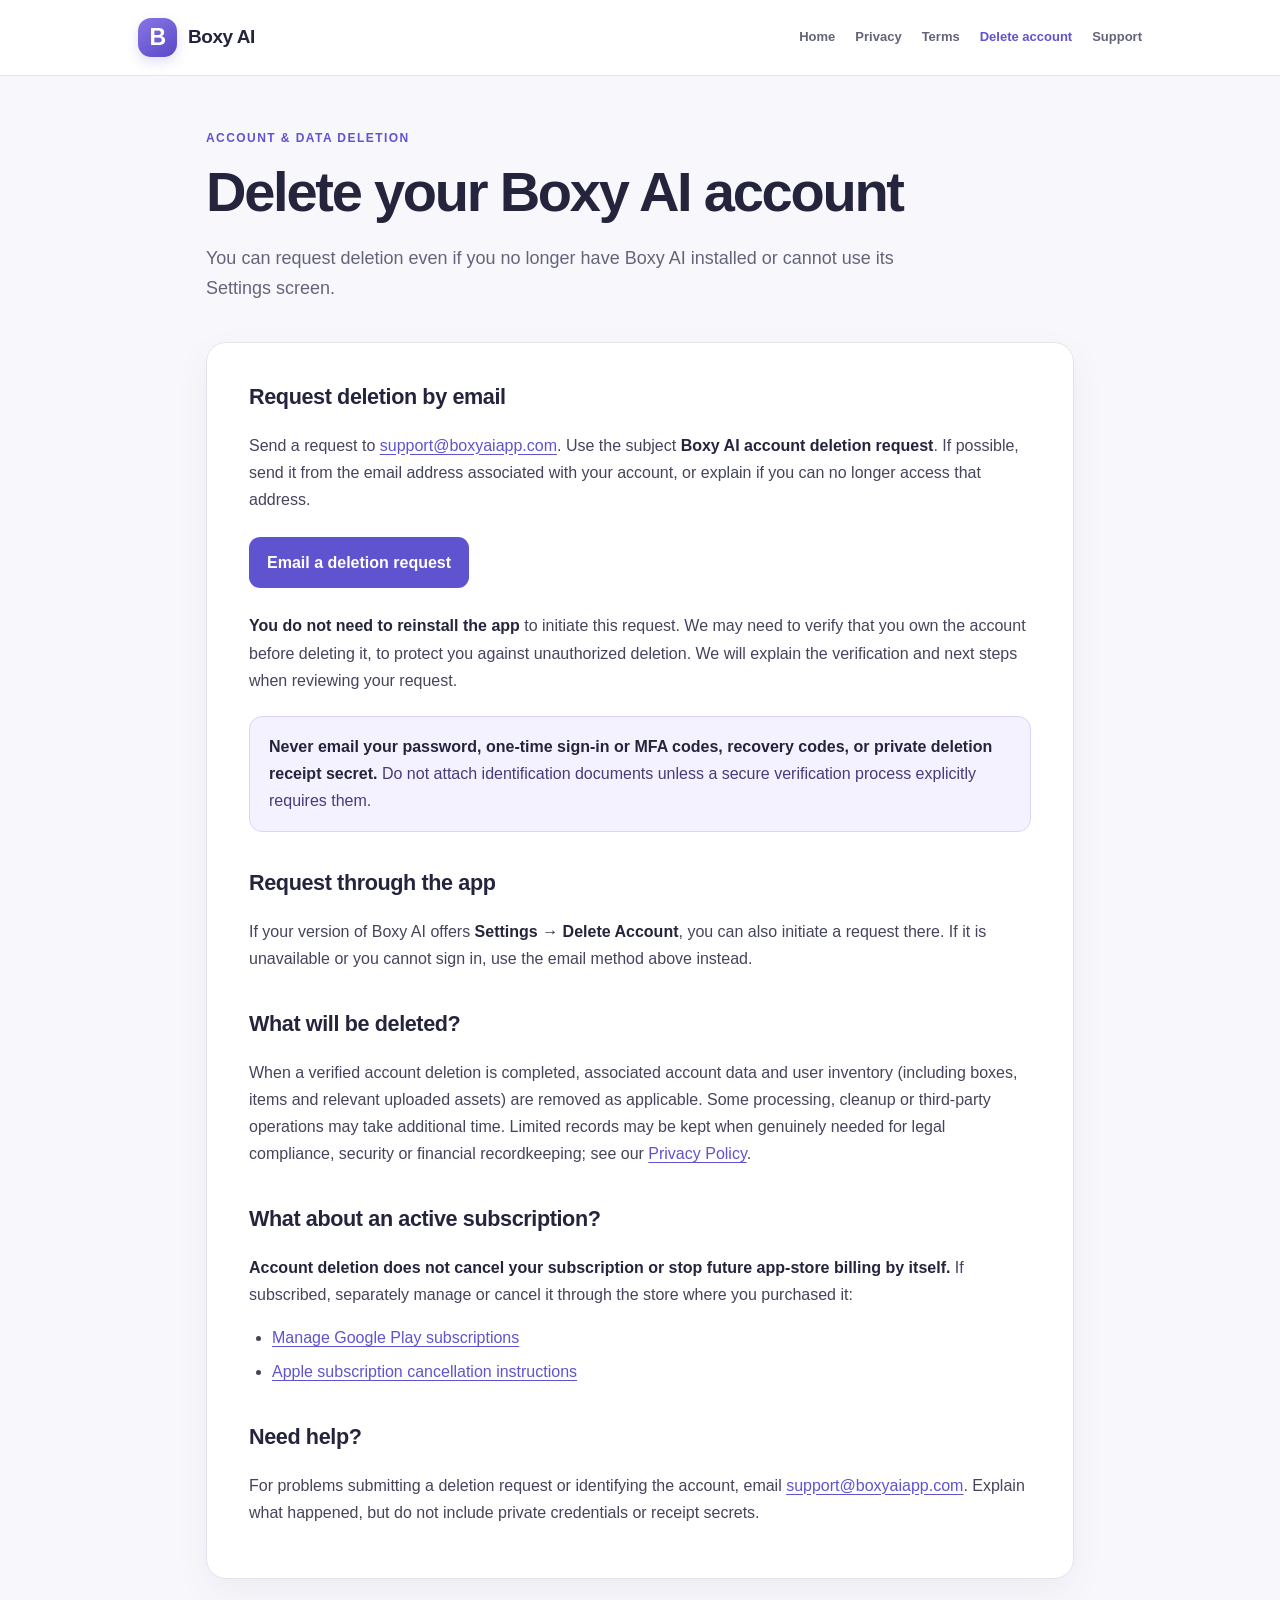
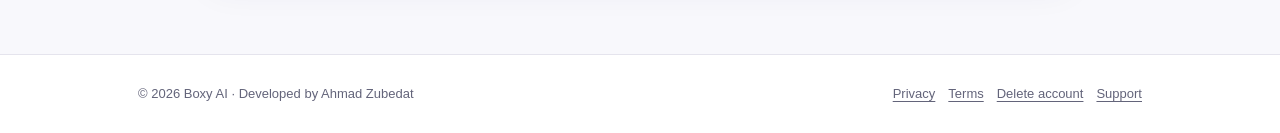
==== delete-account.html @ 9fa78a9f "Add Boxy AI website and legal pages" ====
<!doctype html>
<html lang="en"><head>
<meta charset="utf-8"><meta name="viewport" content="width=device-width,initial-scale=1">
<meta name="description" content="Request deletion of a Boxy AI account and associated data without reinstalling the app.">
<meta name="theme-color" content="#f8f8fc">
<title>Delete your Boxy AI account | Boxy AI</title><link rel="stylesheet" href="styles.css">
</head><body>
<a class="skip-link" href="#main">Skip to content</a>
<header class="site-header"><div class="header-inner"><a class="brand" href="index.html"><span class="mark" aria-hidden="true">B</span>Boxy AI</a><nav aria-label="Main navigation"><a href="index.html">Home</a><a href="privacy.html">Privacy</a><a href="terms.html">Terms</a><a href="delete-account.html" aria-current="page">Delete account</a><a href="support.html">Support</a></nav></div></header>
<main id="main"><div class="hero"><div class="eyebrow">ACCOUNT & DATA DELETION</div><h1>Delete your Boxy AI account</h1><p>You can request deletion even if you no longer have Boxy AI installed or cannot use its Settings screen.</p></div><article class="panel">
<h2>Request deletion by email</h2><p>Send a request to <a href="mailto:support@boxyaiapp.com?subject=Boxy%20AI%20account%20deletion%20request">support@boxyaiapp.com</a>. Use the subject <strong>Boxy AI account deletion request</strong>. If possible, send it from the email address associated with your account, or explain if you can no longer access that address.</p>
<div class="actions"><a class="btn" href="mailto:support@boxyaiapp.com?subject=Boxy%20AI%20account%20deletion%20request">Email a deletion request</a></div>
<p><strong>You do not need to reinstall the app</strong> to initiate this request. We may need to verify that you own the account before deleting it, to protect you against unauthorized deletion. We will explain the verification and next steps when reviewing your request.</p>
<div class="notice"><p><strong>Never email your password, one-time sign-in or MFA codes, recovery codes, or private deletion receipt secret.</strong> Do not attach identification documents unless a secure verification process explicitly requires them.</p></div>
<h2>Request through the app</h2><p>If your version of Boxy AI offers <strong>Settings → Delete Account</strong>, you can also initiate a request there. If it is unavailable or you cannot sign in, use the email method above instead.</p>
<h2>What will be deleted?</h2><p>When a verified account deletion is completed, associated account data and user inventory (including boxes, items and relevant uploaded assets) are removed as applicable. Some processing, cleanup or third-party operations may take additional time. Limited records may be kept when genuinely needed for legal compliance, security or financial recordkeeping; see our <a href="privacy.html">Privacy Policy</a>.</p>
<h2>What about an active subscription?</h2><p><strong>Account deletion does not cancel your subscription or stop future app-store billing by itself.</strong> If subscribed, separately manage or cancel it through the store where you purchased it:</p>
<ul><li><a href="https://play.google.com/store/account/subscriptions" rel="noopener noreferrer">Manage Google Play subscriptions</a></li><li><a href="https://support.apple.com/en-us/118428" rel="noopener noreferrer">Apple subscription cancellation instructions</a></li></ul>
<h2>Need help?</h2><p>For problems submitting a deletion request or identifying the account, email <a href="mailto:support@boxyaiapp.com?subject=Boxy%20AI%20deletion%20help">support@boxyaiapp.com</a>. Explain what happened, but do not include private credentials or receipt secrets.</p>
</article></main>
<footer class="site-footer"><div class="footer-inner"><span>© 2026 Boxy AI · Developed by Ahmad Zubedat</span><span><a href="privacy.html">Privacy</a><a href="terms.html">Terms</a><a href="delete-account.html">Delete account</a><a href="support.html">Support</a></span></div></footer>
</body></html>
---- styles.css ----
:root{--bg:#f8f8fc;--surface:#fff;--ink:#24243d;--muted:#63647a;--line:#e5e4ed;--purple:#6053cf;--purple-light:#eeeaff;--shadow:0 12px 34px rgba(34,29,79,.06)}
*{box-sizing:border-box}html{scroll-behavior:smooth}body{margin:0;background:var(--bg);color:var(--ink);font:16px/1.7 -apple-system,BlinkMacSystemFont,"Segoe UI",Roboto,"Helvetica Neue",Arial,sans-serif}
.skip-link{position:absolute;left:-9999px;top:8px;z-index:999;background:white;padding:8px}.skip-link:focus{left:8px}a{color:var(--purple);text-underline-offset:3px}a:hover{text-decoration-thickness:2px}a:focus-visible{outline:3px solid #a393ef;outline-offset:3px;border-radius:4px}
.site-header{background:rgba(255,255,255,.94);border-bottom:1px solid var(--line)}.header-inner{max-width:1060px;margin:auto;padding:18px 28px;display:flex;align-items:center;justify-content:space-between;gap:22px;flex-wrap:wrap}
.brand{display:flex;align-items:center;gap:11px;text-decoration:none;color:var(--ink);font-weight:800;letter-spacing:-.025em;font-size:19px}.mark{background:linear-gradient(145deg,#8876e6,#5a48c7);border-radius:13px;color:#fff;width:39px;height:39px;display:grid;place-items:center;box-shadow:0 5px 12px rgba(96,83,207,.18);font-size:23px}.header-inner nav{display:flex;gap:20px;flex-wrap:wrap;align-items:center}.header-inner nav a{font-weight:600;font-size:13px;text-decoration:none;color:var(--muted)}.header-inner nav a[aria-current=page],.header-inner nav a:hover{color:var(--purple)}
main{max-width:920px;padding:52px 26px 75px;margin:auto}.eyebrow{font-size:12px;font-weight:800;letter-spacing:.12em;color:var(--purple);text-transform:uppercase}.hero h1,h1{font-weight:800;letter-spacing:-.04em;line-height:1.15;margin:12px 0 18px;font-size:clamp(2rem,4.6vw,3.5rem)}.hero{margin-bottom:38px}.hero p,.intro{color:var(--muted);font-size:18px;max-width:720px}.mini{font-size:13px;color:var(--muted)}
.panel{background:var(--surface);border:1px solid var(--line);border-radius:20px;padding:36px 42px;box-shadow:var(--shadow)}.panel p:first-child{margin-top:0}.panel h2{font-size:1.35rem;margin:2.1rem 0 .6rem;letter-spacing:-.018em}.panel h2:first-child{margin-top:0}.panel h3{font-size:1rem;margin:1.5rem 0 .4rem}.panel p,.panel li{color:#44445c}.panel ul,.panel ol{padding-left:23px}.panel li{margin:.45rem 0}.panel strong{color:var(--ink)}
.card-grid{display:grid;grid-template-columns:repeat(2,minmax(0,1fr));gap:17px;margin:25px 0 36px}.feature-card{display:block;color:var(--ink);text-decoration:none;padding:27px;border:1px solid var(--line);background:#fff;border-radius:18px;box-shadow:var(--shadow)}.feature-card:hover{border-color:#c7c0ff;transform:translateY(-2px)}.feature-card h2{font-size:1.15rem;letter-spacing:-.015em;margin:0 0 6px}.feature-card p{color:var(--muted);font-size:14px;margin:0}.feature-card .arrow{display:inline-block;margin-top:14px;color:var(--purple);font-weight:bold}
.actions{display:flex;flex-wrap:wrap;gap:12px;margin:24px 0}.btn{display:inline-block;border-radius:11px;text-align:center;text-decoration:none;font-weight:700;padding:12px 18px;background:var(--purple);color:white}.btn:hover{background:#4b3db7;color:white}.btn.secondary{background:#eeeaff;color:#5546ba}.btn.secondary:hover{background:#e2dbff}.notice{padding:16px 19px;border:1px solid #dad4fa;background:#f5f2ff;border-radius:13px;margin:22px 0}.notice p{margin:0;color:#453c7b}.site-footer{border-top:1px solid var(--line);background:#fff}.footer-inner{max-width:1060px;margin:auto;padding:28px;display:flex;justify-content:space-between;gap:20px;flex-wrap:wrap;font-size:13px;color:var(--muted)}.footer-inner a{color:var(--muted);margin-left:13px}
@media(max-width:600px){main{padding:34px 16px 58px}.header-inner{padding:15px 17px;gap:12px}.header-inner nav{gap:11px 15px}.header-inner nav a{font-size:12px}.panel{padding:23px 19px;border-radius:16px}.card-grid{grid-template-columns:1fr}.hero p{font-size:16px}.footer-inner{padding:22px 17px}}
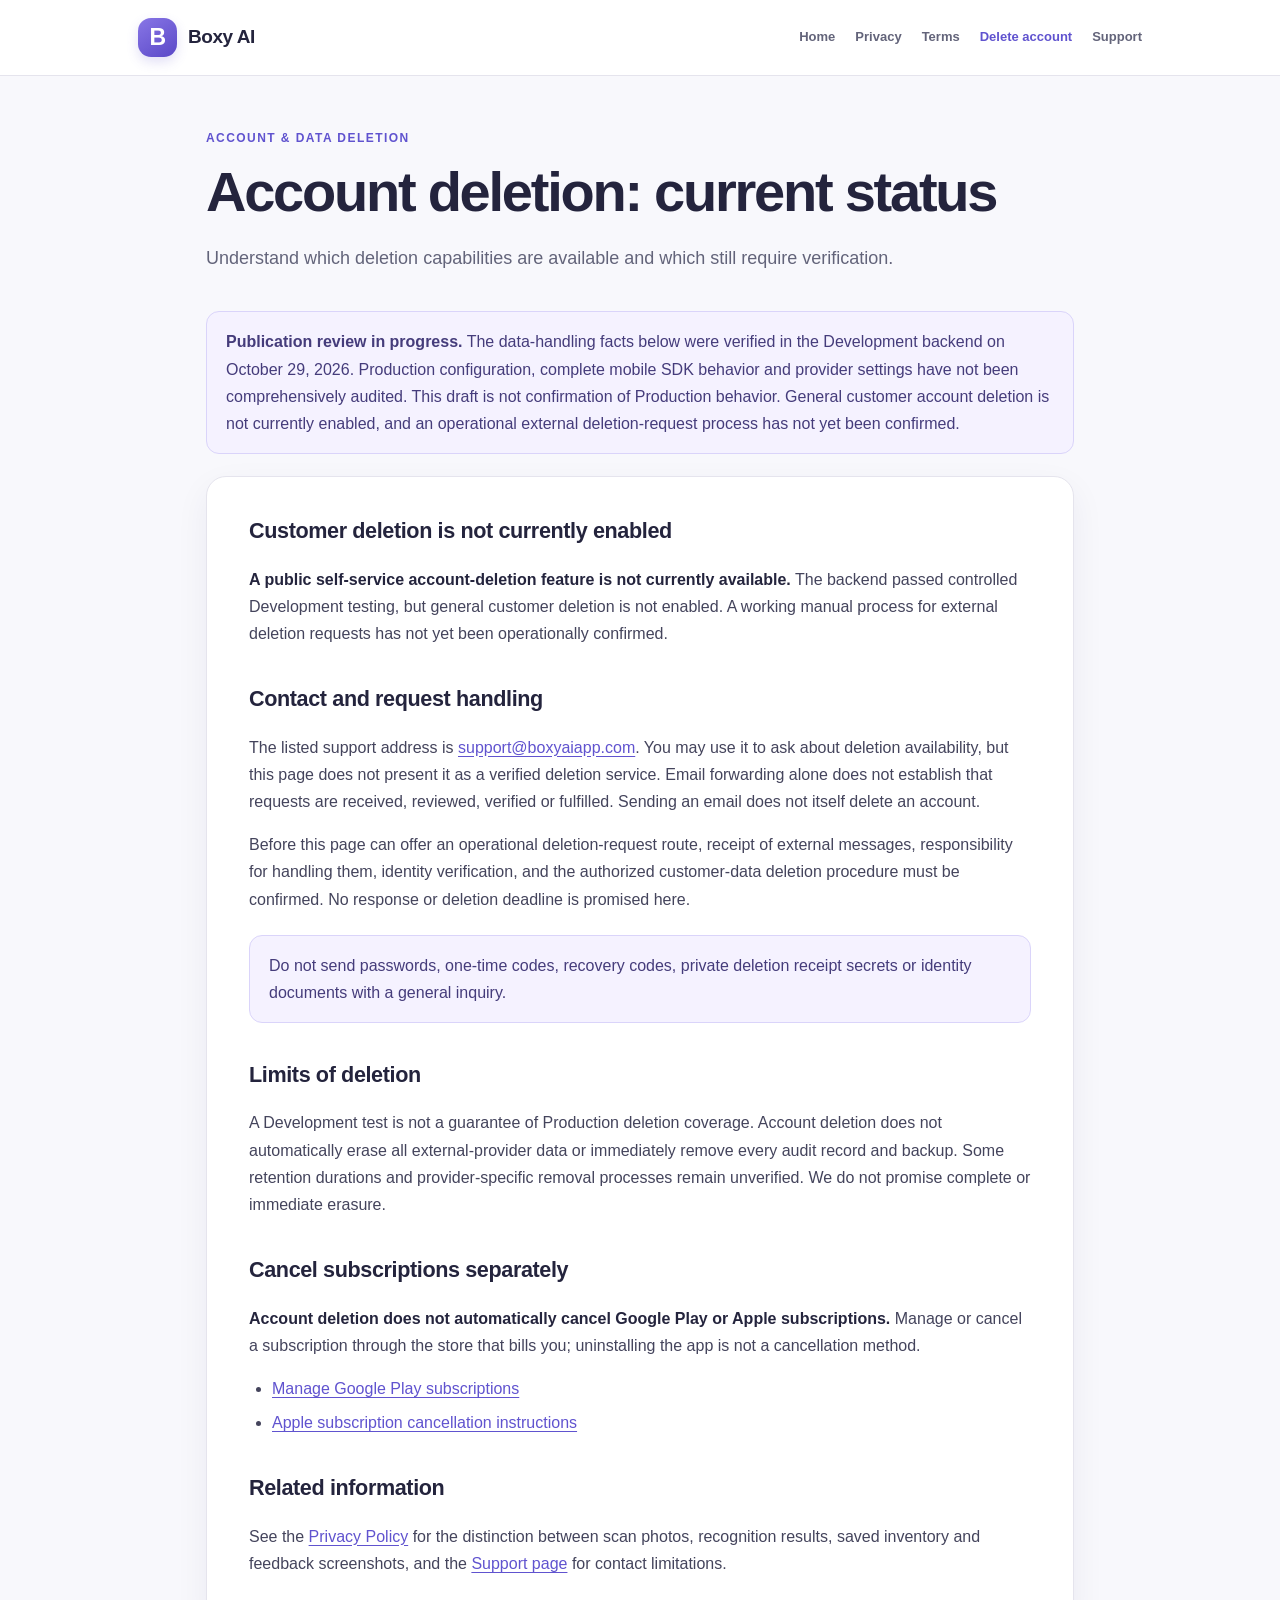
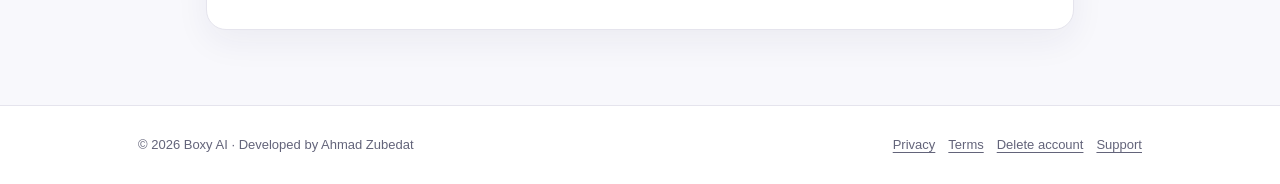
==== commit ce81b6a0: "Correct legal pages using Development data-handling audit Distinguish transient scan images, 24-hour" ====
--- a/delete-account.html
+++ b/delete-account.html
@@ -1,22 +1,18 @@
 <!doctype html>
 <html lang="en"><head>
 <meta charset="utf-8"><meta name="viewport" content="width=device-width,initial-scale=1">
-<meta name="description" content="Request deletion of a Boxy AI account and associated data without reinstalling the app.">
+<meta name="description" content="Current Boxy AI account deletion status: customer deletion is not enabled and external handling is unconfirmed.">
 <meta name="theme-color" content="#f8f8fc">
-<title>Delete your Boxy AI account | Boxy AI</title><link rel="stylesheet" href="styles.css">
+<title>Account deletion status | Boxy AI</title><link rel="stylesheet" href="styles.css">
 </head><body>
 <a class="skip-link" href="#main">Skip to content</a>
 <header class="site-header"><div class="header-inner"><a class="brand" href="index.html"><span class="mark" aria-hidden="true">B</span>Boxy AI</a><nav aria-label="Main navigation"><a href="index.html">Home</a><a href="privacy.html">Privacy</a><a href="terms.html">Terms</a><a href="delete-account.html" aria-current="page">Delete account</a><a href="support.html">Support</a></nav></div></header>
-<main id="main"><div class="hero"><div class="eyebrow">ACCOUNT & DATA DELETION</div><h1>Delete your Boxy AI account</h1><p>You can request deletion even if you no longer have Boxy AI installed or cannot use its Settings screen.</p></div><article class="panel">
-<h2>Request deletion by email</h2><p>Send a request to <a href="mailto:support@boxyaiapp.com?subject=Boxy%20AI%20account%20deletion%20request">support@boxyaiapp.com</a>. Use the subject <strong>Boxy AI account deletion request</strong>. If possible, send it from the email address associated with your account, or explain if you can no longer access that address.</p>
-<div class="actions"><a class="btn" href="mailto:support@boxyaiapp.com?subject=Boxy%20AI%20account%20deletion%20request">Email a deletion request</a></div>
-<p><strong>You do not need to reinstall the app</strong> to initiate this request. We may need to verify that you own the account before deleting it, to protect you against unauthorized deletion. We will explain the verification and next steps when reviewing your request.</p>
-<div class="notice"><p><strong>Never email your password, one-time sign-in or MFA codes, recovery codes, or private deletion receipt secret.</strong> Do not attach identification documents unless a secure verification process explicitly requires them.</p></div>
-<h2>Request through the app</h2><p>If your version of Boxy AI offers <strong>Settings → Delete Account</strong>, you can also initiate a request there. If it is unavailable or you cannot sign in, use the email method above instead.</p>
-<h2>What will be deleted?</h2><p>When a verified account deletion is completed, associated account data and user inventory (including boxes, items and relevant uploaded assets) are removed as applicable. Some processing, cleanup or third-party operations may take additional time. Limited records may be kept when genuinely needed for legal compliance, security or financial recordkeeping; see our <a href="privacy.html">Privacy Policy</a>.</p>
-<h2>What about an active subscription?</h2><p><strong>Account deletion does not cancel your subscription or stop future app-store billing by itself.</strong> If subscribed, separately manage or cancel it through the store where you purchased it:</p>
-<ul><li><a href="https://play.google.com/store/account/subscriptions" rel="noopener noreferrer">Manage Google Play subscriptions</a></li><li><a href="https://support.apple.com/en-us/118428" rel="noopener noreferrer">Apple subscription cancellation instructions</a></li></ul>
-<h2>Need help?</h2><p>For problems submitting a deletion request or identifying the account, email <a href="mailto:support@boxyaiapp.com?subject=Boxy%20AI%20deletion%20help">support@boxyaiapp.com</a>. Explain what happened, but do not include private credentials or receipt secrets.</p>
-</article></main>
+<main id="main"><div class="hero"><div class="eyebrow">ACCOUNT & DATA DELETION</div><h1>Account deletion: current status</h1><p>Understand which deletion capabilities are available and which still require verification.</p></div><div class="notice"><p><strong>Publication review in progress.</strong> The data-handling facts below were verified in the Development backend on October 29, 2026. Production configuration, complete mobile SDK behavior and provider settings have not been comprehensively audited. This draft is not confirmation of Production behavior. General customer account deletion is not currently enabled, and an operational external deletion-request process has not yet been confirmed.</p></div><article class="panel">
+<h2>Customer deletion is not currently enabled</h2><p><strong>A public self-service account-deletion feature is not currently available.</strong> The backend passed controlled Development testing, but general customer deletion is not enabled. A working manual process for external deletion requests has not yet been operationally confirmed.</p>
+<h2>Contact and request handling</h2><p>The listed support address is <a href="mailto:support@boxyaiapp.com?subject=Boxy%20AI%20account%20deletion%20availability">support@boxyaiapp.com</a>. You may use it to ask about deletion availability, but this page does not present it as a verified deletion service. Email forwarding alone does not establish that requests are received, reviewed, verified or fulfilled. Sending an email does not itself delete an account.</p><p>Before this page can offer an operational deletion-request route, receipt of external messages, responsibility for handling them, identity verification, and the authorized customer-data deletion procedure must be confirmed. No response or deletion deadline is promised here.</p>
+<div class="notice"><p>Do not send passwords, one-time codes, recovery codes, private deletion receipt secrets or identity documents with a general inquiry.</p></div>
+<h2>Limits of deletion</h2><p>A Development test is not a guarantee of Production deletion coverage. Account deletion does not automatically erase all external-provider data or immediately remove every audit record and backup. Some retention durations and provider-specific removal processes remain unverified. We do not promise complete or immediate erasure.</p>
+<h2>Cancel subscriptions separately</h2><p><strong>Account deletion does not automatically cancel Google Play or Apple subscriptions.</strong> Manage or cancel a subscription through the store that bills you; uninstalling the app is not a cancellation method.</p><ul><li><a href="https://play.google.com/store/account/subscriptions" rel="noopener noreferrer">Manage Google Play subscriptions</a></li><li><a href="https://support.apple.com/en-us/118428" rel="noopener noreferrer">Apple subscription cancellation instructions</a></li></ul>
+<h2>Related information</h2><p>See the <a href="privacy.html">Privacy Policy</a> for the distinction between scan photos, recognition results, saved inventory and feedback screenshots, and the <a href="support.html">Support page</a> for contact limitations.</p></article></main>
 <footer class="site-footer"><div class="footer-inner"><span>© 2026 Boxy AI · Developed by Ahmad Zubedat</span><span><a href="privacy.html">Privacy</a><a href="terms.html">Terms</a><a href="delete-account.html">Delete account</a><a href="support.html">Support</a></span></div></footer>
 </body></html>
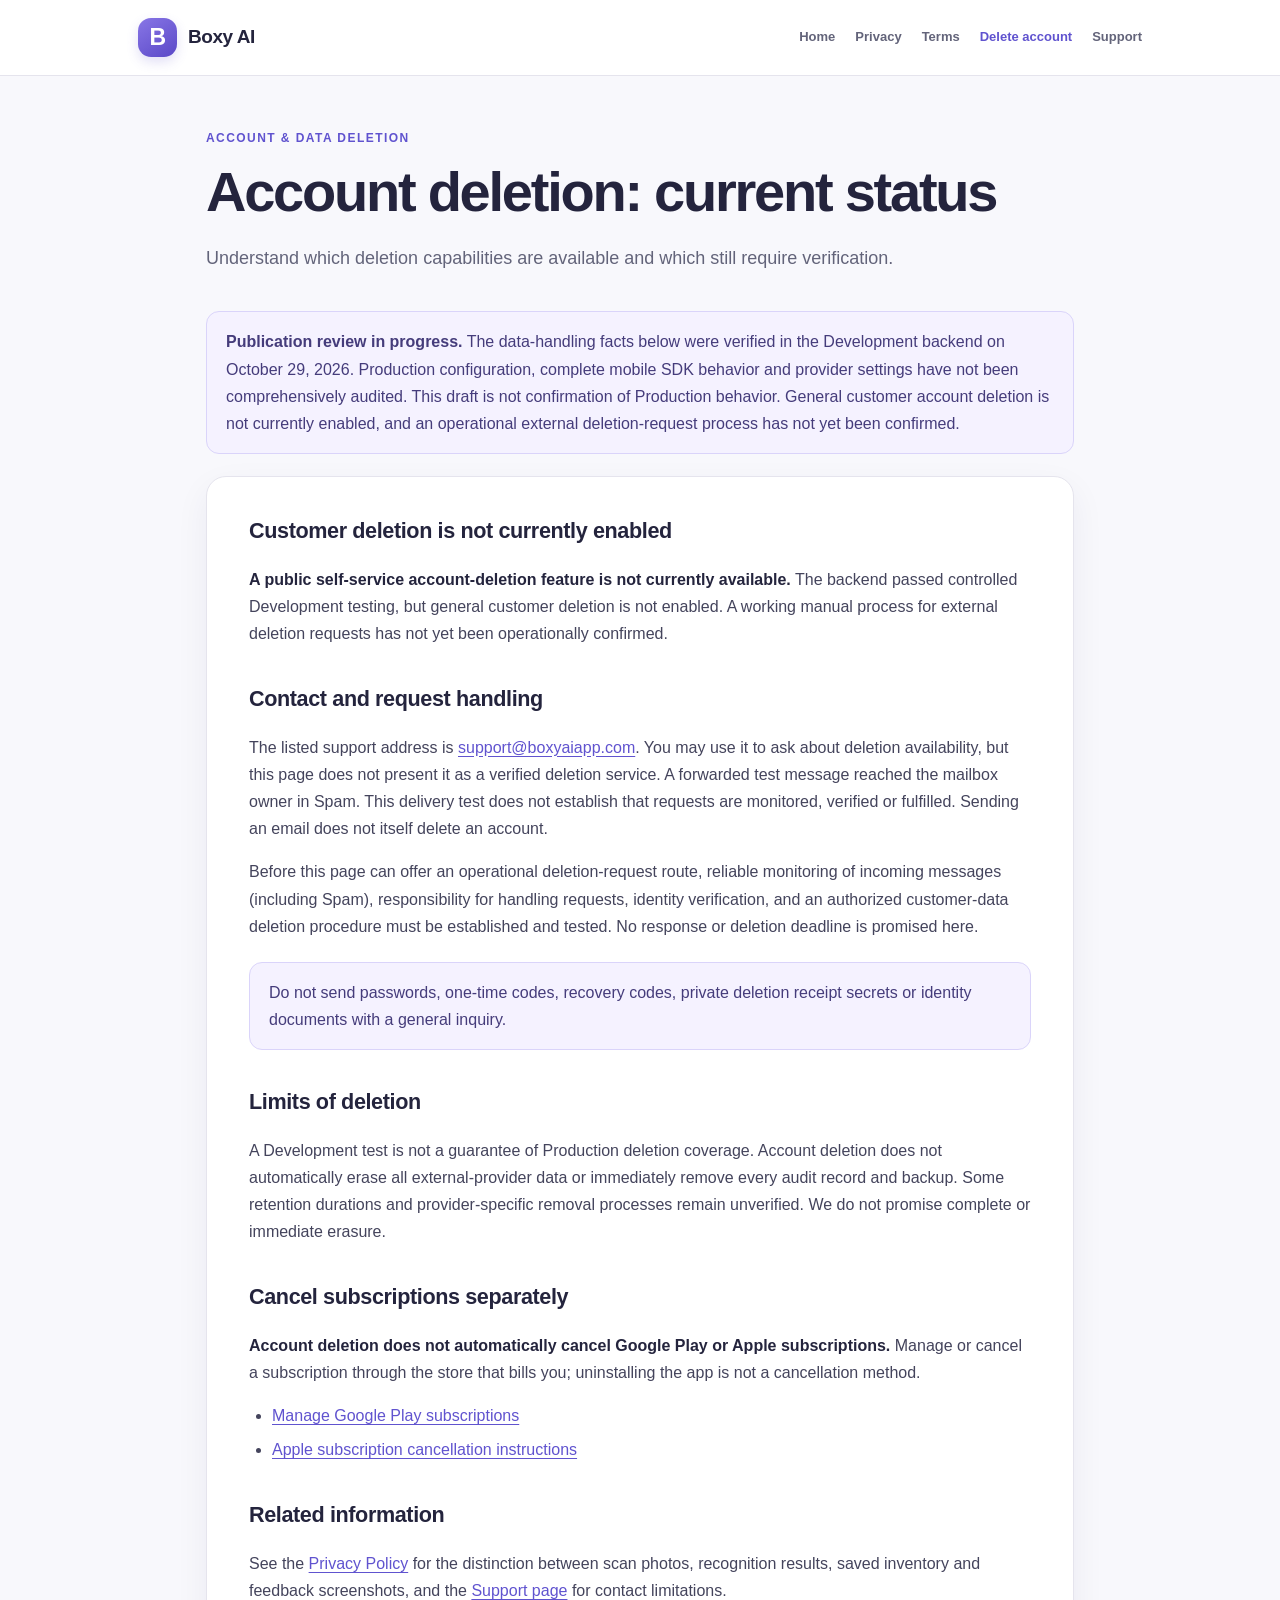
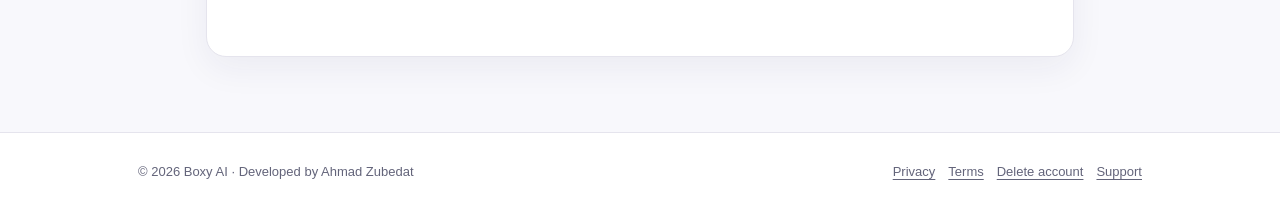
==== commit acae3dda: "Clarify confirmed email delivery and deletion hold" ====
--- a/delete-account.html
+++ b/delete-account.html
@@ -9,7 +9,7 @@
 <header class="site-header"><div class="header-inner"><a class="brand" href="index.html"><span class="mark" aria-hidden="true">B</span>Boxy AI</a><nav aria-label="Main navigation"><a href="index.html">Home</a><a href="privacy.html">Privacy</a><a href="terms.html">Terms</a><a href="delete-account.html" aria-current="page">Delete account</a><a href="support.html">Support</a></nav></div></header>
 <main id="main"><div class="hero"><div class="eyebrow">ACCOUNT & DATA DELETION</div><h1>Account deletion: current status</h1><p>Understand which deletion capabilities are available and which still require verification.</p></div><div class="notice"><p><strong>Publication review in progress.</strong> The data-handling facts below were verified in the Development backend on October 29, 2026. Production configuration, complete mobile SDK behavior and provider settings have not been comprehensively audited. This draft is not confirmation of Production behavior. General customer account deletion is not currently enabled, and an operational external deletion-request process has not yet been confirmed.</p></div><article class="panel">
 <h2>Customer deletion is not currently enabled</h2><p><strong>A public self-service account-deletion feature is not currently available.</strong> The backend passed controlled Development testing, but general customer deletion is not enabled. A working manual process for external deletion requests has not yet been operationally confirmed.</p>
-<h2>Contact and request handling</h2><p>The listed support address is <a href="mailto:support@boxyaiapp.com?subject=Boxy%20AI%20account%20deletion%20availability">support@boxyaiapp.com</a>. You may use it to ask about deletion availability, but this page does not present it as a verified deletion service. Email forwarding alone does not establish that requests are received, reviewed, verified or fulfilled. Sending an email does not itself delete an account.</p><p>Before this page can offer an operational deletion-request route, receipt of external messages, responsibility for handling them, identity verification, and the authorized customer-data deletion procedure must be confirmed. No response or deletion deadline is promised here.</p>
+<h2>Contact and request handling</h2><p>The listed support address is <a href="mailto:support@boxyaiapp.com?subject=Boxy%20AI%20account%20deletion%20availability">support@boxyaiapp.com</a>. You may use it to ask about deletion availability, but this page does not present it as a verified deletion service. A forwarded test message reached the mailbox owner in Spam. This delivery test does not establish that requests are monitored, verified or fulfilled. Sending an email does not itself delete an account.</p><p>Before this page can offer an operational deletion-request route, reliable monitoring of incoming messages (including Spam), responsibility for handling requests, identity verification, and an authorized customer-data deletion procedure must be established and tested. No response or deletion deadline is promised here.</p>
 <div class="notice"><p>Do not send passwords, one-time codes, recovery codes, private deletion receipt secrets or identity documents with a general inquiry.</p></div>
 <h2>Limits of deletion</h2><p>A Development test is not a guarantee of Production deletion coverage. Account deletion does not automatically erase all external-provider data or immediately remove every audit record and backup. Some retention durations and provider-specific removal processes remain unverified. We do not promise complete or immediate erasure.</p>
 <h2>Cancel subscriptions separately</h2><p><strong>Account deletion does not automatically cancel Google Play or Apple subscriptions.</strong> Manage or cancel a subscription through the store that bills you; uninstalling the app is not a cancellation method.</p><ul><li><a href="https://play.google.com/store/account/subscriptions" rel="noopener noreferrer">Manage Google Play subscriptions</a></li><li><a href="https://support.apple.com/en-us/118428" rel="noopener noreferrer">Apple subscription cancellation instructions</a></li></ul>
